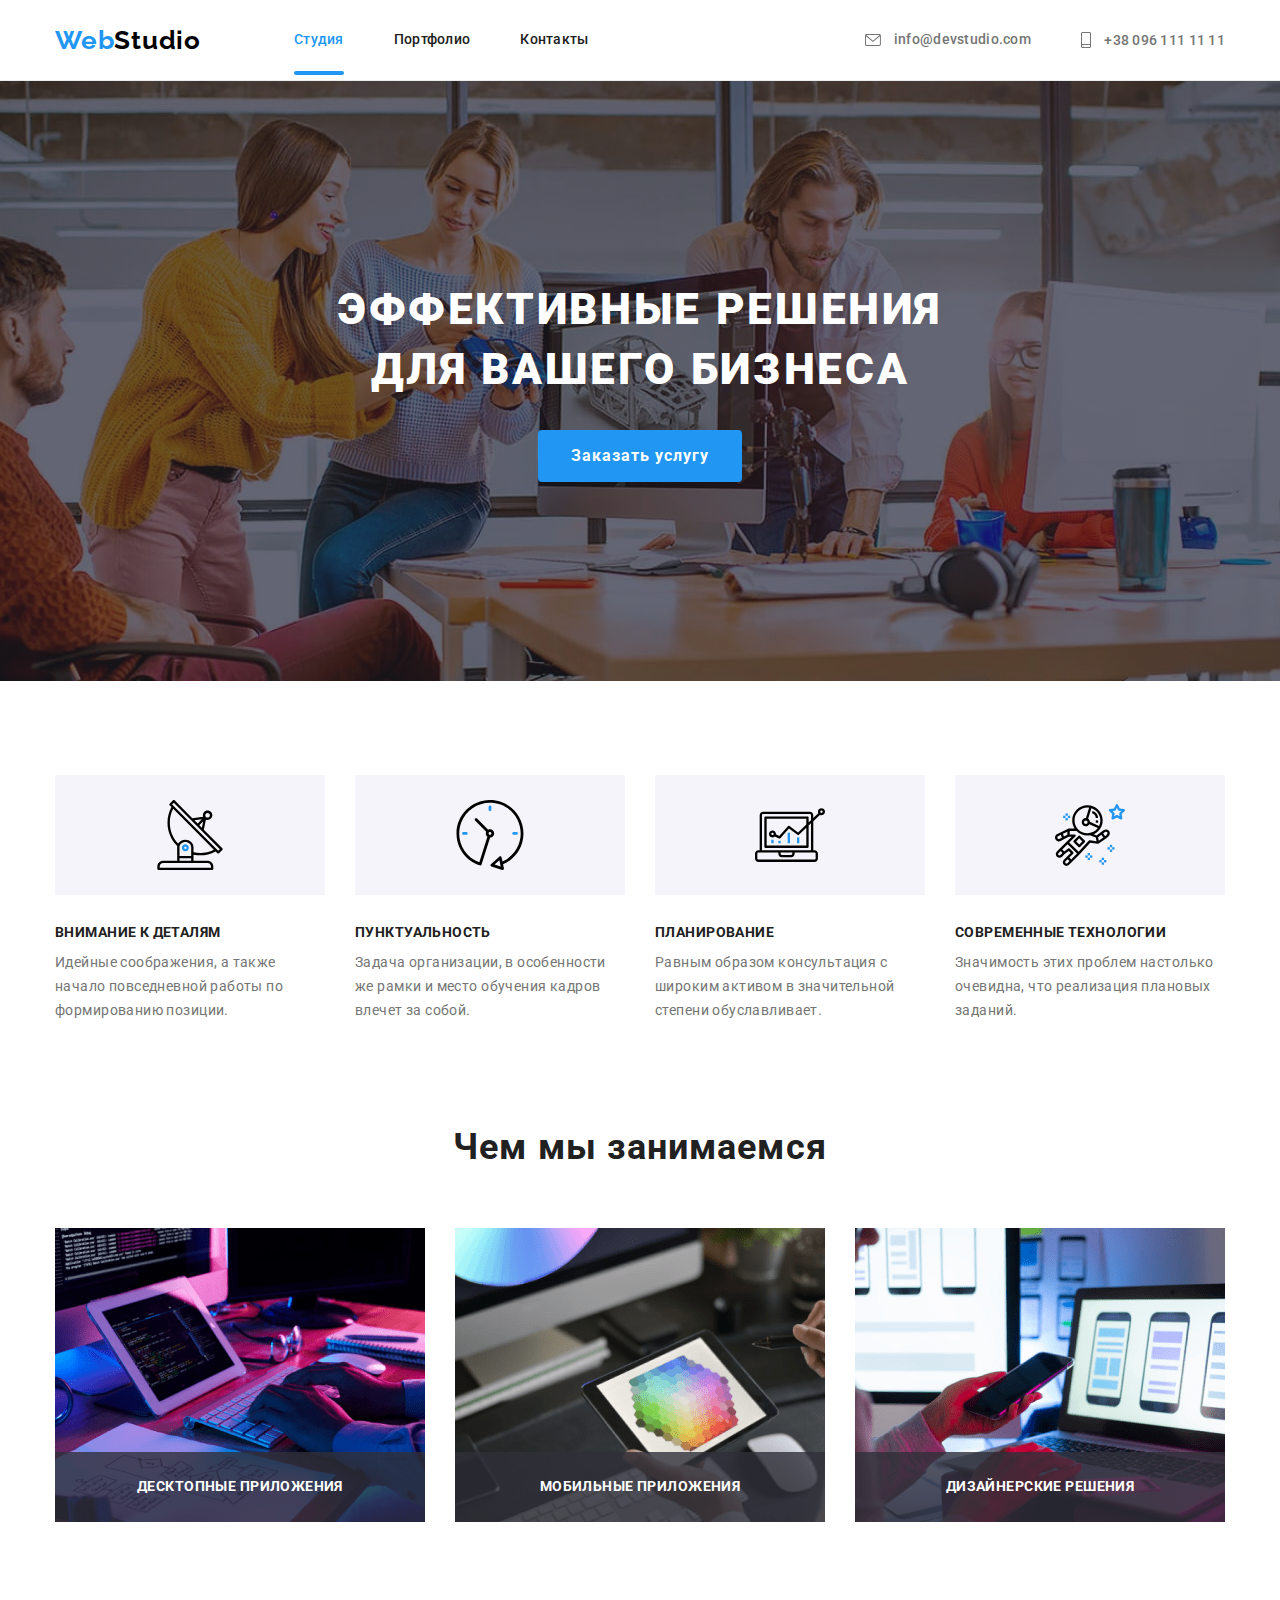
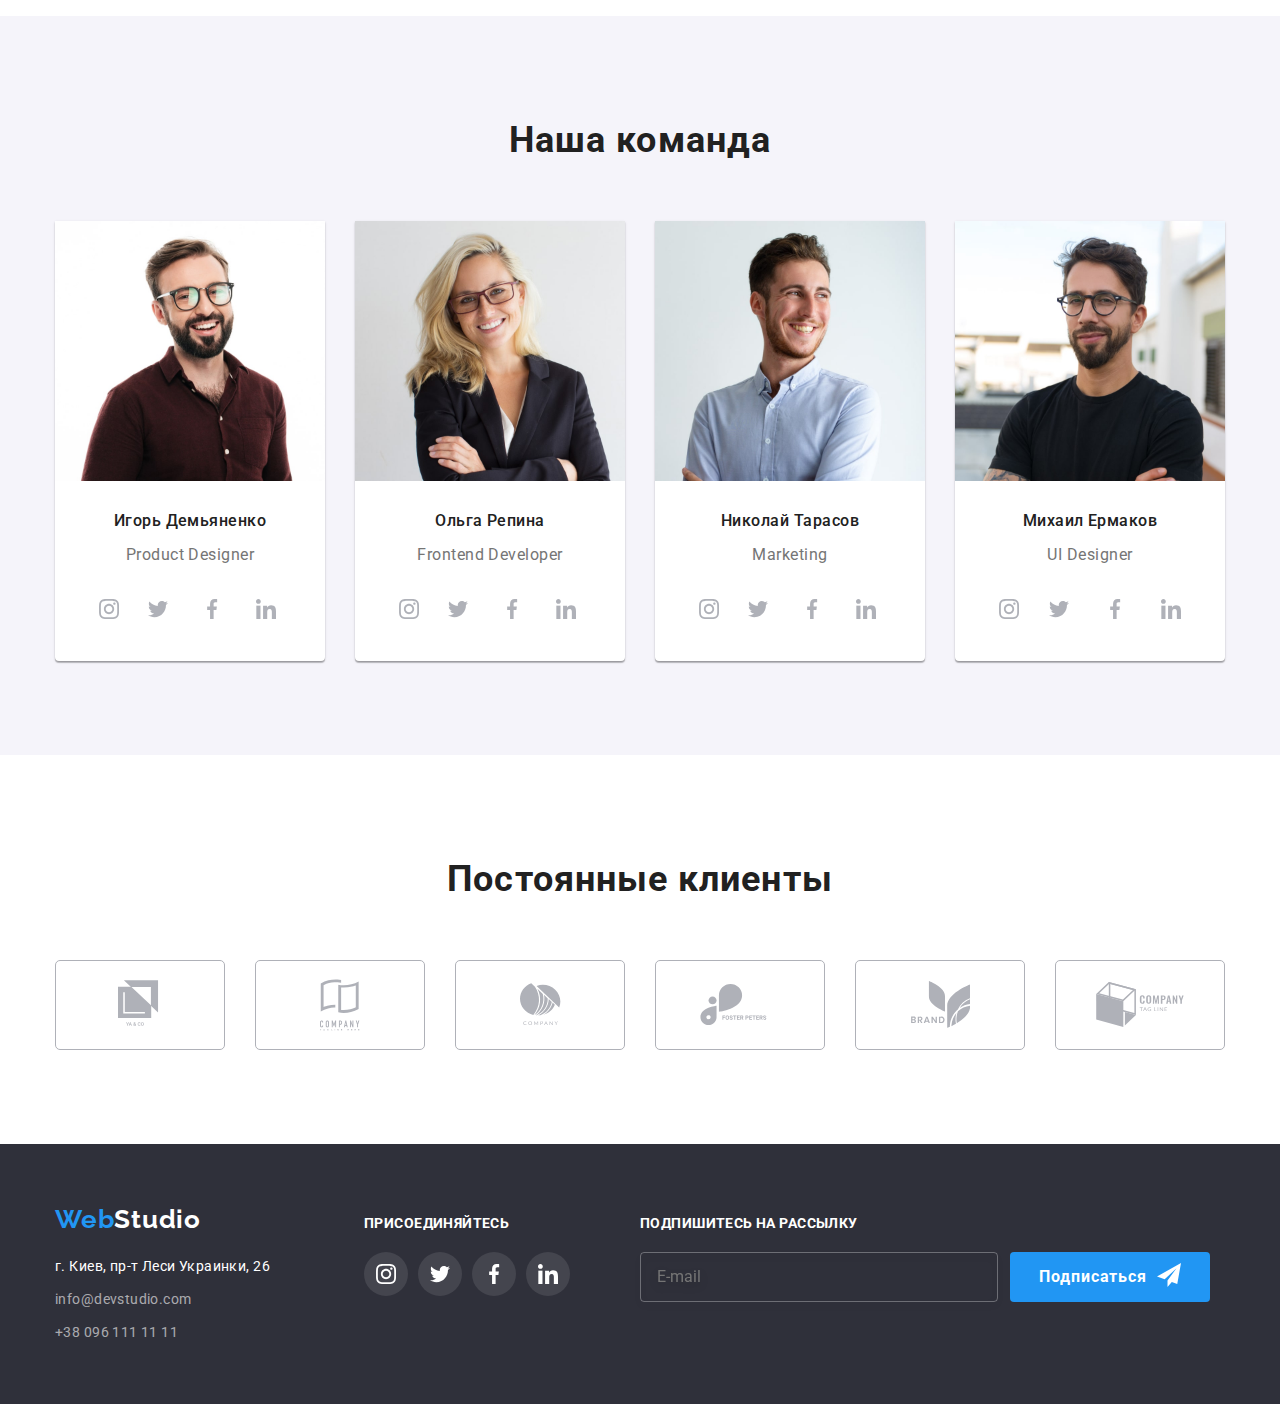
==== index.html @ 140b8f53 "added form" ====
<!DOCTYPE html>
<html lang="ru">
  <head>
    <meta charset="UTF-8" />
    <meta name="viewport" content="width=device-width, initial-scale=1.0" />
    <title>WebStudio</title>
    <link rel="preconnect" href="https://fonts.gstatic.com" />
    <link
      href="https://fonts.googleapis.com/css2?family=Raleway:wght@700&display=swap"
      rel="stylesheet"
    />
    <link
      href="https://fonts.googleapis.com/css2?family=Roboto:wght@400;500;700;900&display=swap"
      rel="stylesheet"
    />
    <link
      rel="stylesheet"
      href="https://cdnjs.cloudflare.com/ajax/libs/modern-normalize/1.0.0/modern-normalize.css"
    />
    <link rel="stylesheet" href="./css/styles.css" />
  </head>
  <body>
    <header class="header">
      <div class="container nav-container">
        <nav class="navigation">
          <a class="logotype" href="#"
            ><span class="logotype-accent">Web</span>Studio</a
          >
          <ul class="navigation-list">
            <li class="navigation-list-item">
              <a class="navigation-list-link current" href="#">Студия</a>
            </li>
            <li class="navigation-list-item">
              <a class="navigation-list-link" href="./portfolio.html"
                >Портфолио</a
              >
            </li>
            <li class="navigation-list-item">
              <a class="navigation-list-link" href="#">Контакты</a>
            </li>
          </ul>
        </nav>
        <ul class="contact">
          <li class="contact-item">
            <a class="contact-mail" href="mailto:info@devstudio.com">
              <svg class="contact-mail-icon">
                <use href="./images/sprite.svg#envelope"></use>
              </svg>
              info@devstudio.com
            </a>
          </li>
          <li class="contact-item">
            <a class="contact-phone" href="tel:+380961111111">
              <svg class="contact-phone-icon">
                <use href="./images/sprite.svg#smartphone"></use>
              </svg>
              +38 096 111 11 11
            </a>
          </li>
        </ul>
      </div>
    </header>
    <main>
      <section class="hero-section">
        <div class="container">
          <h1 class="hero-heading">
            Эффективные решения<br />для вашего бизнеса
          </h1>
          <button type="button" class="button hero-button" data-modal-open>
            Заказать услугу
          </button>
        </div>
      </section>
      <section class="features section-padding">
        <div class="container">
          <!-- <h2></h2> -->
          <ul class="features-list">
            <li class="features-list-item">
              <div class="features-icon-wrapper">
                <svg class="features-icon-item">
                  <use href="./images/sprite.svg#antenna"></use>
                </svg>
              </div>
              <h3 class="features-title">Внимание к деталям</h3>
              <p class="features-description">
                Идейные соображения, а также начало повседневной работы по
                формированию позиции.
              </p>
            </li>
            <li class="features-list-item">
              <div class="features-icon-wrapper">
                <svg class="features-icon-item">
                  <use href="./images/sprite.svg#clock"></use>
                </svg>
              </div>
              <h3 class="features-title">Пунктуальность</h3>
              <p class="features-description">
                Задача организации, в особенности же рамки и место обучения
                кадров влечет за собой.
              </p>
            </li>
            <li class="features-list-item">
              <div class="features-icon-wrapper">
                <svg class="features-icon-item">
                  <use href="./images/sprite.svg#diagram"></use>
                </svg>
              </div>
              <h3 class="features-title">Планирование</h3>
              <p class="features-description">
                Равным образом консультация с широким активом в значительной
                степени обуславливает.
              </p>
            </li>
            <li class="features-list-item">
              <div class="features-icon-wrapper">
                <svg class="features-icon-item">
                  <use href="./images/sprite.svg#astronaut"></use>
                </svg>
              </div>
              <h3 class="features-title">Современные технологии</h3>
              <p class="features-description">
                Значимость этих проблем настолько очевидна, что реализация
                плановых заданий.
              </p>
            </li>
          </ul>
        </div>
      </section>
      <section class="activity section-padding">
        <div class="container">
          <h2 class="activity-heading">Чем мы занимаемся</h2>
          <ul class="activity-list">
            <li class="activity-list-item">
              <div class="activity-img-wrapper">
                <p class="activity-desc-overlay">Десктопные приложения</p>
                <img
                  src="./images/our_activity_1.png"
                  alt="Фото работающего на ноутбуке человека"
                  width="370"
                  height="294"
                  class="activity-img-item"
                />
              </div>
            </li>
            <li class="activity-list-item">
              <div class="activity-img-wrapper">
                <p class="activity-desc-overlay">Мобильные приложения</p>
                <img
                  src="./images/our_activity_2.png"
                  alt="Фото человека за телефоном и ноутбуком"
                  width="370"
                  height="294"
                  class="activity-img-item"
                />
              </div>
            </li>
            <li class="activity-list-item">
              <div class="activity-img-wrapper">
                <p class="activity-desc-overlay">Дизайнерские решения</p>
                <img
                  src="./images/our_activity_3.png"
                  alt="Фото человека с планшетом"
                  width="370"
                  height="294"
                  class="activity-img-item"
                />
              </div>
            </li>
          </ul>
        </div>
      </section>
      <section class="team-members section-padding">
        <div class="container">
          <h2 class="team-members-heading">Наша команда</h2>
          <div class="team-container">
            <div class="team-members-container">
              <img
                src="./images/demyanenko.jpg"
                alt="фото Игоря Демьяненка"
                width="270"
                height="260"
                class="team-members-photo"
              />
              <h3 class="team-members-name">Игорь Демьяненко</h3>
              <p class="team-members-specialty">Product Designer</p>
              <ul class="social-list">
                <li class="social-list-item">
                  <a href="" class="social-list-link link">
                    <svg class="social-list-icon">
                      <use href="./images/sprite.svg#instagram"></use>
                    </svg>
                  </a>
                </li>
                <li class="social-list-item">
                  <a href="" class="social-list-link link">
                    <svg class="social-list-icon">
                      <use href="./images/sprite.svg#twitter"></use>
                    </svg>
                  </a>
                </li>
                <li></li>
                <li class="social-list-item">
                  <a href="" class="social-list-link link">
                    <svg class="social-list-icon">
                      <use href="./images/sprite.svg#facebook"></use>
                    </svg>
                  </a>
                </li>
                <li></li>
                <li class="social-list-item">
                  <a href="" class="social-list-link link">
                    <svg class="social-list-icon">
                      <use href="./images/sprite.svg#linkedin"></use>
                    </svg>
                  </a>
                </li>
                <li></li>
              </ul>
            </div>
            <div class="team-members-container">
              <img
                src="./images/repina.jpg"
                alt="фото Ольги Репиной"
                width="270"
                height="260"
                class="team-members-photo"
              />
              <h3 class="team-members-name">Ольга Репина</h3>
              <p class="team-members-specialty">Frontend Developer</p>
              <ul class="social-list">
                <li class="social-list-item">
                  <a href="" class="social-list-link link">
                    <svg class="social-list-icon">
                      <use href="./images/sprite.svg#instagram"></use>
                    </svg>
                  </a>
                </li>
                <li class="social-list-item">
                  <a href="" class="social-list-link link">
                    <svg class="social-list-icon">
                      <use href="./images/sprite.svg#twitter"></use>
                    </svg>
                  </a>
                </li>
                <li></li>
                <li class="social-list-item">
                  <a href="" class="social-list-link link">
                    <svg class="social-list-icon">
                      <use href="./images/sprite.svg#facebook"></use>
                    </svg>
                  </a>
                </li>
                <li></li>
                <li class="social-list-item">
                  <a href="" class="social-list-link link">
                    <svg class="social-list-icon">
                      <use href="./images/sprite.svg#linkedin"></use>
                    </svg>
                  </a>
                </li>
                <li></li>
              </ul>
            </div>
            <div class="team-members-container">
              <img
                src="./images/tarasov.jpg"
                alt="фото Николая Тарасова"
                width="270"
                height="260"
                class="team-members-photo"
              />
              <h3 class="team-members-name">Николай Тарасов</h3>
              <p class="team-members-specialty">Marketing</p>
              <ul class="social-list">
                <li class="social-list-item">
                  <a href="" class="social-list-link link">
                    <svg class="social-list-icon">
                      <use href="./images/sprite.svg#instagram"></use>
                    </svg>
                  </a>
                </li>
                <li class="social-list-item">
                  <a href="" class="social-list-link link">
                    <svg class="social-list-icon">
                      <use href="./images/sprite.svg#twitter"></use>
                    </svg>
                  </a>
                </li>
                <li></li>
                <li class="social-list-item">
                  <a href="" class="social-list-link link">
                    <svg class="social-list-icon">
                      <use href="./images/sprite.svg#facebook"></use>
                    </svg>
                  </a>
                </li>
                <li></li>
                <li class="social-list-item">
                  <a href="" class="social-list-link link">
                    <svg class="social-list-icon">
                      <use href="./images/sprite.svg#linkedin"></use>
                    </svg>
                  </a>
                </li>
                <li></li>
              </ul>
            </div>
            <div class="team-members-container">
              <img
                src="./images/ermakov.jpg"
                alt="фото Михаила Ермакова"
                width="270"
                height="260"
                class="team-members-photo"
              />
              <h3 class="team-members-name">Михаил Ермаков</h3>
              <p class="team-members-specialty">UI Designer</p>
              <ul class="social-list">
                <li class="social-list-item">
                  <a href="" class="social-list-link link">
                    <svg class="social-list-icon">
                      <use href="./images/sprite.svg#instagram"></use>
                    </svg>
                  </a>
                </li>
                <li class="social-list-item">
                  <a href="" class="social-list-link link">
                    <svg class="social-list-icon">
                      <use href="./images/sprite.svg#twitter"></use>
                    </svg>
                  </a>
                </li>
                <li></li>
                <li class="social-list-item">
                  <a href="" class="social-list-link link">
                    <svg class="social-list-icon">
                      <use href="./images/sprite.svg#facebook"></use>
                    </svg>
                  </a>
                </li>
                <li></li>
                <li class="social-list-item">
                  <a href="" class="social-list-link link">
                    <svg class="social-list-icon">
                      <use href="./images/sprite.svg#linkedin"></use>
                    </svg>
                  </a>
                </li>
              </ul>
            </div>
          </div>
        </div>
      </section>
      <section class="activity section-padding">
        <div class="container">
          <h2 class="activity-heading">Постоянные клиенты</h2>
          <ul class="clients-container">
            <li class="clients-item">
              <a href="" class="clients-item-wrapper">
                <svg class="clients-item-icon" width="44.27" height="49.23">
                  <use href="./images/sprite.svg#logo-1"></use>
                </svg>
              </a>
            </li>
            <li class="clients-item">
              <a href="" class="clients-item-wrapper">
                <svg class="clients-item-icon" width="40" height="52">
                  <use href="./images/sprite.svg#logo-2"></use>
                </svg>
              </a>
            </li>
            <li class="clients-item">
              <a href="" class="clients-item-wrapper">
                <svg class="clients-item-icon" width="41" height="42.6">
                  <use href="./images/sprite.svg#logo-3"></use>
                </svg>
              </a>
            </li>
            <li class="clients-item">
              <a href="" class="clients-item-wrapper">
                <svg class="clients-item-icon" width="79.66" height="42.02">
                  <use href="./images/sprite.svg#logo-4"></use>
                </svg>
              </a>
            </li>
            <li class="clients-item">
              <a href="" class="clients-item-wrapper">
                <svg class="clients-item-icon" width="59" height="47">
                  <use href="./images/sprite.svg#logo-5"></use>
                </svg>
              </a>
            </li>
            <li class="clients-item">
              <a href="" class="clients-item-wrapper">
                <svg class="clients-item-icon" width="88.48" height="45.44">
                  <use href="./images/sprite.svg#logo-6"></use>
                </svg>
              </a>
            </li>
          </ul>
        </div>
      </section>
    </main>
    <footer class="footer">
      <div class="container">
        <div class="footer-contact">
          <a class="footer logotype" href="#"
            ><span class="logotype-accent">Web</span>Studio</a
          >
          <address class="contact-info address">
            <ul class="contact-info-list">
              <li class="contact-info-list-item">
                <a
                  href="https://goo.gl/maps/7pMzibJ9MZZqsJZBA"
                  target="_blank"
                  class="contact-location"
                  >г. Киев, пр-т Леси Украинки, 26</a
                >
              </li>
              <li class="contact-info-list-item">
                <a class="contact-mail" href="mailto:info@devstudio.com"
                  >info@devstudio.com</a
                >
              </li>
              <li class="contact-info-list-item">
                <a class="contact-phone" href="tel:+380961111111"
                  >+38 096 111 11 11</a
                >
              </li>
            </ul>
          </address>
        </div>
        <div class="footer-social">
          <h3 class="footer-heading">Присоединяйтесь</h3>
          <ul class="footer-social-list">
            <li class="social-list-item">
              <a href="" class="social-list-link link">
                <svg class="social-list-icon">
                  <use href="./images/sprite.svg#instagram"></use>
                </svg>
              </a>
            </li>
            <li class="social-list-item">
              <a href="" class="social-list-link link">
                <svg class="social-list-icon">
                  <use href="./images/sprite.svg#twitter"></use>
                </svg>
              </a>
            </li>
            <li class="social-list-item">
              <a href="" class="social-list-link link">
                <svg class="social-list-icon">
                  <use href="./images/sprite.svg#facebook"></use>
                </svg>
              </a>
            </li>
            <li class="social-list-item">
              <a href="" class="social-list-link link">
                <svg class="social-list-icon">
                  <use href="./images/sprite.svg#linkedin"></use>
                </svg>
              </a>
            </li>
          </ul>
        </div>
        <div class="footer-subscribe">
          <h3 class="footer-heading">Подпишитесь на рассылку</h3>
          <ul class="footer-subscribe-list">
            <li class="subscribe-list-item">
              <input
                type="email"
                name="email"
                placeholder="E-mail"
                class="subscribe-email"
              />
            </li>
            <li class="subscribe-list-item">
              <button class="button subscribe-button">Подписаться</button>
            </li>
          </ul>
        </div>
      </div>
    </footer>
    <div class="backdrop is-hidden" data-modal>
      <div class="modal">
        <button class="modal-close-btn" data-modal-close>
          <svg class="close-icon">
            <use href="./images/sprite.svg#icon-close"></use>
          </svg>
        </button>
        <form action="" class="modal-form">
          <h2 class="modal-heading">Оставьте свои данные, мы вам перезвоним</h2>
          <div class="form-field">
            <label for="name">Имя</label>
            <div class="field-wrapper">
              <input type="text" name="name" id="name" />
              <svg class="form-icon name">
                <use href="./images/sprite.svg#icon-form-name"></use>
              </svg>
            </div>
          </div>

          <div class="form-field">
            <label for="tel">Телефон</label>
            <div class="field-wrapper">
              <input type="tel" name="tel" id="tel" />
              <svg class="form-icon tel">
                <use href="./images/sprite.svg#icon-form-tel"></use>
              </svg>
            </div>
          </div>

          <div class="form-field">
            <label for="email">Почта</label>
            <div class="field-wrapper">
              <input type="email" name="email" id="email" />
              <svg class="form-icon email">
                <use href="./images/sprite.svg#icon-form-email"></use>
              </svg>
            </div>
          </div>

          <div class="form-field">
            <label for="comment">Комментарий</label>
            <textarea
              name="comment"
              id="comment"
              placeholder="Введите текст"
            ></textarea>
          </div>

          <div class="form-field">
            <label for="policy" class="policy">
              <input
                type="checkbox"
                class="checkbox"
                name="policy"
                id="policy"
                required
              />

              <span class="checkbox-icon"> </span>
              Соглашаюсь с рассылкой и принимаю
              <a href="#" class="policy-link"> Условия договора</a></label
            >
          </div>

          <div class="form-field">
            <button type="submit" class="modal-submit-button button">
              Отправить
            </button>
          </div>
        </form>
      </div>
    </div>
    <script src="./js/modal.js"></script>
  </body>
</html>
---- css/styles.css ----
:root {
  --heading: #212121;
  --main-text: #757575;
  --accent-color: #2196f3;
  --logotype: #000000;
  --main-bg: #2f303a;
  --secondary-bg: #f5f4fa;
  --secondary-accent: #ffffff;
  --hero-button-hover: #188ce8;
  --icon: #afb1b8;
  --main-weight: 400;
  --heading-weight: 700;
  --animation: 250ms cubic-bezier(0.4, 0, 0.2, 1);
}

body {
  font-family: "Roboto", sans-serif;
}

h1,
h2,
h3,
h4,
h5,
h6,
p {
  margin: 0;
}

ul {
  list-style: none;
  margin: 0;
  padding: 0;
}

a {
  text-decoration: none;
}

img {
  display: block;
  width: 100%;
}

/* HEADER */

header {
  border-bottom: 1px solid #ececec;
}

.container {
  margin-left: auto;
  margin-right: auto;
  width: 1200px;
  padding-left: 15px;
  padding-right: 15px;
}

.section-padding:not(:nth-child(3)) {
  padding-top: 94px;
  padding-bottom: 94px;
}

.section-padding:nth-child(3) {
  padding-bottom: 94px;
}

.nav-container {
  display: flex;
  align-items: center;
  justify-content: space-between;
}

.navigation {
  display: flex;
  align-items: center;
}

.logotype {
  font-family: "Raleway", sans-serif;
  font-weight: var(--heading-weight);
  font-size: 26px;
  line-height: 1.19;
  letter-spacing: 0.03em;
  margin-right: 93px;
  color: var(--logotype);
}

.logotype-accent,
.navigation-list-link:hover,
.navigation-list-link:focus,
.contact a:hover,
.contact a:focus,
.navigation-list-link.current {
  color: var(--accent-color);
  transition: color var(--animation);
}

.current::after {
  content: "";
  position: absolute;
  left: 0;
  bottom: 0;
  width: 100%;
  height: 4px;
  display: block;
  background-color: var(--accent-color);
  border-radius: 2px;
  transition: var(--animation);
}

.navigation-list,
.contact {
  font-weight: 500;
  font-size: 14px;
  line-height: 1.14;
  letter-spacing: 0.02em;

  display: flex;
  align-items: center;
}

.navigation-list-item {
  padding-top: 32px;
  padding-bottom: 32px;
}

.navigation-list-item:not(:last-child) {
  margin-right: 50px;
}

.navigation-list-link {
  color: var(--heading);
  position: relative;
  padding-bottom: 28px;
}

.contact {
  margin-left: auto;
}

.contact-item:not(:last-child) {
  margin-right: 50px;
}
.contact a {
  color: var(--main-text);
}

.contact-phone-icon {
  width: 10px;
  height: 16px;
  vertical-align: text-top;
  fill: var(--main-text);
  margin-right: 10px;
}

.contact-mail-icon {
  width: 16px;
  height: 12px;
  vertical-align: middle;
  fill: var(--main-text);
  margin-right: 10px;
}

.contact-phone:hover .contact-phone-icon,
.contact-phone:focus .contact-phone-icon,
.contact-mail:hover .contact-mail-icon,
.contact-mail:focus .contact-mail-icon {
  fill: var(--accent-color);
}

/* END HEADER */

/* HERO SECTION */

.hero-section {
  max-width: 1600px;
  height: 600px;
  margin: 0 auto;
  display: flex;
  align-items: center;
  text-align: center;
  /* background-color: var(--hero-color); */
  background-image: linear-gradient(
      to right,
      rgba(47, 48, 58, 0.4),
      rgba(47, 48, 58, 0.4)
    ),
    url(../images/hero.jpg);
  background-repeat: no-repeat;
  background-size: cover;
  background-position: center;
}

.hero-heading {
  font-weight: 900;
  font-size: 44px;
  line-height: 1.36;
  text-align: center;
  letter-spacing: 0.06em;
  text-transform: uppercase;
  margin-bottom: 30px;

  color: var(--secondary-accent);
}

button:hover,
button:focus {
  cursor: pointer;
}

.button {
  font-family: inherit;
  font-weight: var(--heading-weight);
  font-size: 16px;
  line-height: 1.88;
  text-align: center;
  letter-spacing: 0.06em;
  border-radius: 4px;
  border: 1px solid transparent;
  color: var(--secondary-accent);
  background-color: var(--accent-color);
  transition: background-color var(--animation);
}

.hero-button {
  align-items: center;
  display: inline-block;
  padding: 10px 32px;
  min-width: 136px;
}

.button:hover,
.button:focus {
  background-color: var(--hero-button-hover);
}

/* END HERO SECTION */

/* FEATURES SECTION */

.features-list {
  display: flex;
}

.features-list-item:not(:last-child),
.activity-list-item:not(:last-child) {
  margin-right: 30px;
}

.features-title {
  font-weight: var(--heading-weight);
  font-size: 14px;
  line-height: 1.14;
  letter-spacing: 0.03em;
  text-transform: uppercase;
  margin-bottom: 10px;

  color: var(--heading);
}

.features-description {
  font-weight: var(--main-weight);
  font-size: 14px;
  line-height: 1.71;
  letter-spacing: 0.03em;

  color: var(--main-text);
}

.features-icon-wrapper {
  width: 270px;
  height: 120px;
  display: flex;
  justify-content: center;
  align-items: center;
  background-color: var(--secondary-bg);
  margin-bottom: 30px;
}

.features-icon-item {
  width: 70px;
  height: 70px;
}

/* END FEATURES SECTION */

.activity-list {
  display: flex;
}

.team-container {
  display: flex;
}

.activity-heading,
.team-members-heading {
  font-weight: var(--heading-weight);
  font-size: 36px;
  line-height: 1.7;
  text-align: center;
  letter-spacing: 0.03em;
  margin-bottom: 50px;

  color: var(--heading);
}

.activity-img-wrapper {
  position: relative;
}

.activity-desc-overlay {
  position: absolute;
  bottom: 0;
  right: 0;
  width: 100%;
  height: 70px;
  padding-top: 27px;
  padding-bottom: 27px;
  font-weight: 700;
  font-size: 14px;
  line-height: 1.14;
  letter-spacing: 0.03em;
  background-color: rgba(47, 48, 58, 0.8);
  color: var(--secondary-accent);
  text-align: center;
  text-transform: uppercase;
}

.team-members {
  background-color: var(--secondary-bg);
}


.team-members-container {
  background-color: var(--secondary-accent);
  box-shadow: 0px 1px 3px rgba(0, 0, 0, 0.12), 0px 1px 1px rgba(0, 0, 0, 0.14),
    0px 2px 1px rgba(0, 0, 0, 0.2);
  border-radius: 0px 0px 4px 4px;
  transition: box-shadow var(--animation);
}

.team-members-container:not(:last-child) {
  margin-right: 30px;
}

.team-members-container:hover,
.team-members-container:focus-within {
  box-shadow: 0px 1px 1px rgba(0, 0, 0, 0.12), 0px 4px 4px rgba(0, 0, 0, 0.06),
    1px 4px 6px rgba(0, 0, 0, 0.16);
}

.team-members-name {
  font-weight: 500;
  font-size: 16px;
  line-height: 1.19;
  text-align: center;
  letter-spacing: 0.03em;
  margin-top: 30px;

  color: var(--heading);
}

.team-members-specialty {
  font-weight: var(--main-weight);
  font-size: 16px;
  line-height: 1.9;
  text-align: center;
  letter-spacing: 0.03em;
  margin-top: 10px;
  margin-bottom: 16px;

  color: var(--main-text);
}

.social-list {
  display: flex;
  justify-content: space-between;
  margin: 0 32px 30px;
}

.social-list-link {
  display: flex;
  justify-content: center;
  align-items: center;
  width: 44px;
  height: 44px;
  background-color: var(--secondary-accent);
  border-radius: 50%;
  transition: all var(--animation);
}

.social-list-link:hover,
.social-list-link:focus {
  background-color: var(--accent-color);
}

.social-list-icon {
  width: 20px;
  height: 20px;
  fill: var(--icon);
  transition: var(--animation);
}

.social-list-link:hover .social-list-icon,
.social-list-link:focus .social-list-icon {
  fill: var(--secondary-accent);
}

.clients-container {
  display: flex;
  justify-content: space-between;
}

.clients-item-wrapper {
  width: 170px;
  height: 90px;
  display: flex;
  justify-content: center;
  align-items: center;
  border: 1px solid var(--icon);
  border-radius: 5px;
  transition: var(--animation);
}

.clients-item-wrapper:hover,
.clients-item-wrapper:focus {
  border: 1px solid var(--accent-color);
  cursor: pointer;
}

.clients-item-wrapper:hover .clients-item-icon,
.clients-item-wrapper:focus .clients-item-icon {
  fill: var(--accent-color);
}

.clients-item-icon {
  fill: var(--icon);
  transition: fill var(--animation);
}

/* FOOTER */

.footer {
  background-color: var(--main-bg);
  padding-top: 60px;
  padding-bottom: 60px;
}

.address {
  font-style: normal;
}

.footer .container {
  display: flex;
  align-items: baseline;
}

.footer-social,
.footer-subscribe {
  margin-left: 70px;
}

.footer-heading {
  text-transform: uppercase;
  color: var(--secondary-accent);
  font-size: 14px;
  font-weight: var(--heading-weight);
  line-height: 1.14;
  letter-spacing: 0.03em;
}

.footer.logotype,
.contact-location {
  color: var(--secondary-accent);
}

.contact-info-list-item:first-child {
  margin-top: 20px;
}

.contact-info-list-item:not(:last-child) {
  margin-bottom: 9px;
}

.contact-info-list-item {
  font-weight: var(--main-weight);
  font-size: 14px;
  line-height: 1.71;
  letter-spacing: 0.03em;
}

.footer .contact-mail,
.footer .contact-phone {
  color: rgba(255, 255, 255, 0.6);
}

.footer-social-list,
.footer-subscribe-list {
  display: flex;
  margin-top: 20px;
}

.footer-social-list .social-list-item:not(:last-child) {
  margin-right: 10px;
}

.footer-social-list .social-list-link {
  background-color: rgb(255, 255, 255, 10%);
}

.footer-social-list .social-list-icon {
  fill: var(--secondary-accent);
}

.footer-social-list .social-list-link:hover,
.footer-social-list .social-list-link:focus {
  background-color: var(--accent-color);
}

.subscribe-list-item:not(:last-child) {
  margin-right: 12px;
}

.subscribe-email {
  width: 358px;
  height: 50px;
  padding: 15px 16px;
  background-color: transparent;
  color: var(--secondary-accent);
  border: 1px solid rgba(255, 255, 255, 0.3);
  filter: drop-shadow(0px 4px 4px rgba(0, 0, 0, 0.15));
  border-radius: 4px;
}

.subscribe-button {
  width: 200px;
  height: 50px;
  display: flex;
  justify-content: center;
  align-items: center;
}

.subscribe-button::after {
  content: url(../images/icon-send.svg);
  margin-left: 10px;
  padding-top: 6px;
}

/* END FOOTER */


/* MODAL */
.backdrop {
  position: fixed;
  top: 0;
  left: 0;
  width: 100%;
  height: 100%;
  background-color: rgb(0, 0, 0, 0.2);
  transition: all var(--animation);
}

.modal {
  position: absolute;
  left: 50%;
  top: 50%;
  transform: translate(-50%, -50%);
  width: 528px;
  height: 581px;

  background-color: var(--secondary-accent);
  box-shadow: 0px 1px 3px rgba(0, 0, 0, 0.12), 0px 1px 1px rgba(0, 0, 0, 0.14), 0px 2px 1px rgba(0, 0, 0, 0.2);
  border-radius: 4px;
}

.modal-close-btn {
  position: absolute;
  top: 8px;
  right: 8px;
  width: 30px;
  height: 30px;
  display: flex;
  justify-content: center;
  align-items: center;
  background: transparent;
  border: 1px solid rgba(0, 0, 0, 0.1);
  border-radius: 50%;
  cursor: pointer;
}

.is-hidden {
  opacity: 0;
  visibility: hidden;
  pointer-events: none;
}

.close-icon {
  width: 18px;
  height: 18px;
  vertical-align: middle;
  fill: var(--logotype);
  transition: fill var(--animation);
}

.modal-close-btn:hover .close-icon,
.modal-close-btn:focus .close-icon {
  fill: var(--accent-color);
}

.modal-form {
  padding: 40px;
}

.modal-heading {
  font-weight: 700;
  font-size: 20px;
  line-height: 1.15;
  text-align: center;
  letter-spacing: 0.03em;
  color: var(--heading);
}

.form-field {
  display: flex;
  flex-direction: column;
  margin-top: 10px;
  font-size: 12px;
  line-height: 1.17;
  letter-spacing: 0.01em;
}

.form-field label {
  margin-bottom: 4px;
  color:  var(--main-text);
}

.form-field input:not(.checkbox) {
  font-size: 14px;
  padding: 11px 12px 11px 42px;
  border: 1px solid rgba(33, 33, 33, 0.2);
  border-radius: 4px;
  width: 100%;
  cursor: pointer;
  transition: var(--animation);
}

.form-field textarea {
  width: 448px;
  height: 120px;
  padding: 11px 12px 11px;
  border: 1px solid rgba(33, 33, 33, 0.2);
  border-radius: 4px;
  resize: none;
  cursor: pointer;
  transition: var(--animation);
}

.form-field textarea::placeholder {
  font-size: 12px;
  line-height: 1.17;
  letter-spacing: 0.01em;

  color: rgba(117, 117, 117, 0.5)
}

.checkbox {
  /* -webkit-appearance: none;
  -moz-appearance: none;
  appearance: none; */

  position: absolute;
  width: 1px;
  height: 1px;
  margin: -1px;
  border: 0;
  padding: 0;
  clip: rect(0 0 0 0);
  overflow: hidden;
  transition: var(--animation);
}

.checkbox-icon {
  display: inline-block;
  width: 16px;
  height: 15px;
  margin-right: 7px;
  border: 2px solid var(--heading);
  border-radius: 2px;
  transition: var(--animation);
}

/* .checkbox:focus + .checkbox-icon {
  border-color: var(--accent-color);
} */

.checkbox:checked + .checkbox-icon {
  background-color: var(--accent-color);
  border-color: var(--accent-color);
  background-image: url(../images/check.svg);
  background-size: contain;
  background-origin: border-box;
}

.field-wrapper {
  position: relative;
}

.form-icon {
  width: 18px;
  height: 18px;
  position: absolute;
  top: 50%;
  transform: translateY(-50%);
  left: 12px;
  transition: fill var(--animation);
}

.form-field:focus-within .form-icon {
  fill: var(--accent-color);
}

.form-field input:focus,
textarea:focus {
  border-color: var(--accent-color);
  outline: none;
}

label.policy {
  display: flex;
  align-items: center;
  font-size: 14px;
  line-height: 1.71;
  letter-spacing: 0.03em;
  cursor: pointer;
}

.policy-link {
  margin-left: 4px;
  text-decoration: underline;

  color: var(--accent-color);
}

.modal-submit-button {
  width: 200px;
  height: 50px;
  margin-top: 20px;
  align-self: center;

  box-shadow: 0px 4px 4px rgba(0, 0, 0, 0.15);
}

/* END MODAL */

/* PORTFOLIO  */

.portfolio-button-list {
  display: flex;
  width: 624px;
  margin-left: auto;
  margin-right: auto;
  margin-bottom: 34px;
}

.button-list-item:not(:last-child) {
  margin-right: 8px;
}

.portfolio-button {
  font-family: inherit;
  font-weight: 500;
  font-size: 16px;
  line-height: 1.62;
  text-align: center;
  letter-spacing: 0.03em;

  display: inline-block;
  border: 1px solid transparent;
  border-radius: 6px;
  padding: 6px 22px;

  color: var(--heading);
  background-color: var(--secondary-bg);
  cursor: pointer;
  transition: var(--animation);
}

.portfolio-button:hover,
.portfolio-button:focus {
  background-color: var(--accent-color);
  color: var(--secondary-accent);
}

.project-list {
  display: flex;
  flex-wrap: wrap;
  justify-content: space-between;
  margin: -15px;
}

.project-list-item {
  width: 370px;
  margin: 15px;

  border: 1px solid #eeeeee;
  transition: var(--animation);
}

a.project-list-link {
  display: inline-block;
}

.project-list-item:hover,
.project-list-item:focus-within {
  box-shadow: 0px 1px 1px rgba(0, 0, 0, 0.12), 0px 4px 4px rgba(0, 0, 0, 0.06),
    1px 4px 6px rgba(0, 0, 0, 0.16);
}

.project-text {
  padding-left: 24px;
  padding-right: 24px;
  padding-top: 20px;
  padding-bottom: 20px;
}

.project-title {
  font-weight: var(--heading-weight);
  font-size: 18px;
  line-height: 2;
  letter-spacing: 0.06em;

  padding-top: 20px;
  color: var(--heading);
}

.project-description {
  font-weight: var(--main-weight);
  font-size: 16px;
  line-height: 1.88;
  letter-spacing: 0.03em;

  color: var(--main-text);
}

.project-list-img-wrapper {
  position: relative;
  overflow: hidden;
}

.overlay {
  position: absolute;
  top: 0;
  left: 0;
  width: 100%;
  height: 100%;
  padding: 63px 24px;
  transform: translateY(100%);

  font-size: 18px;
  line-height: 1.56;
  letter-spacing: 0.03em;

  background-color: var(--accent-color);
  opacity: 0.9;
  color: var(--secondary-accent);
  transition: transform var(--animation);
}


.project-list-link:hover .overlay,
.project-list-link:focus .overlay {
  transform: translateY(0);
}

/* END PORTFOLIO  */
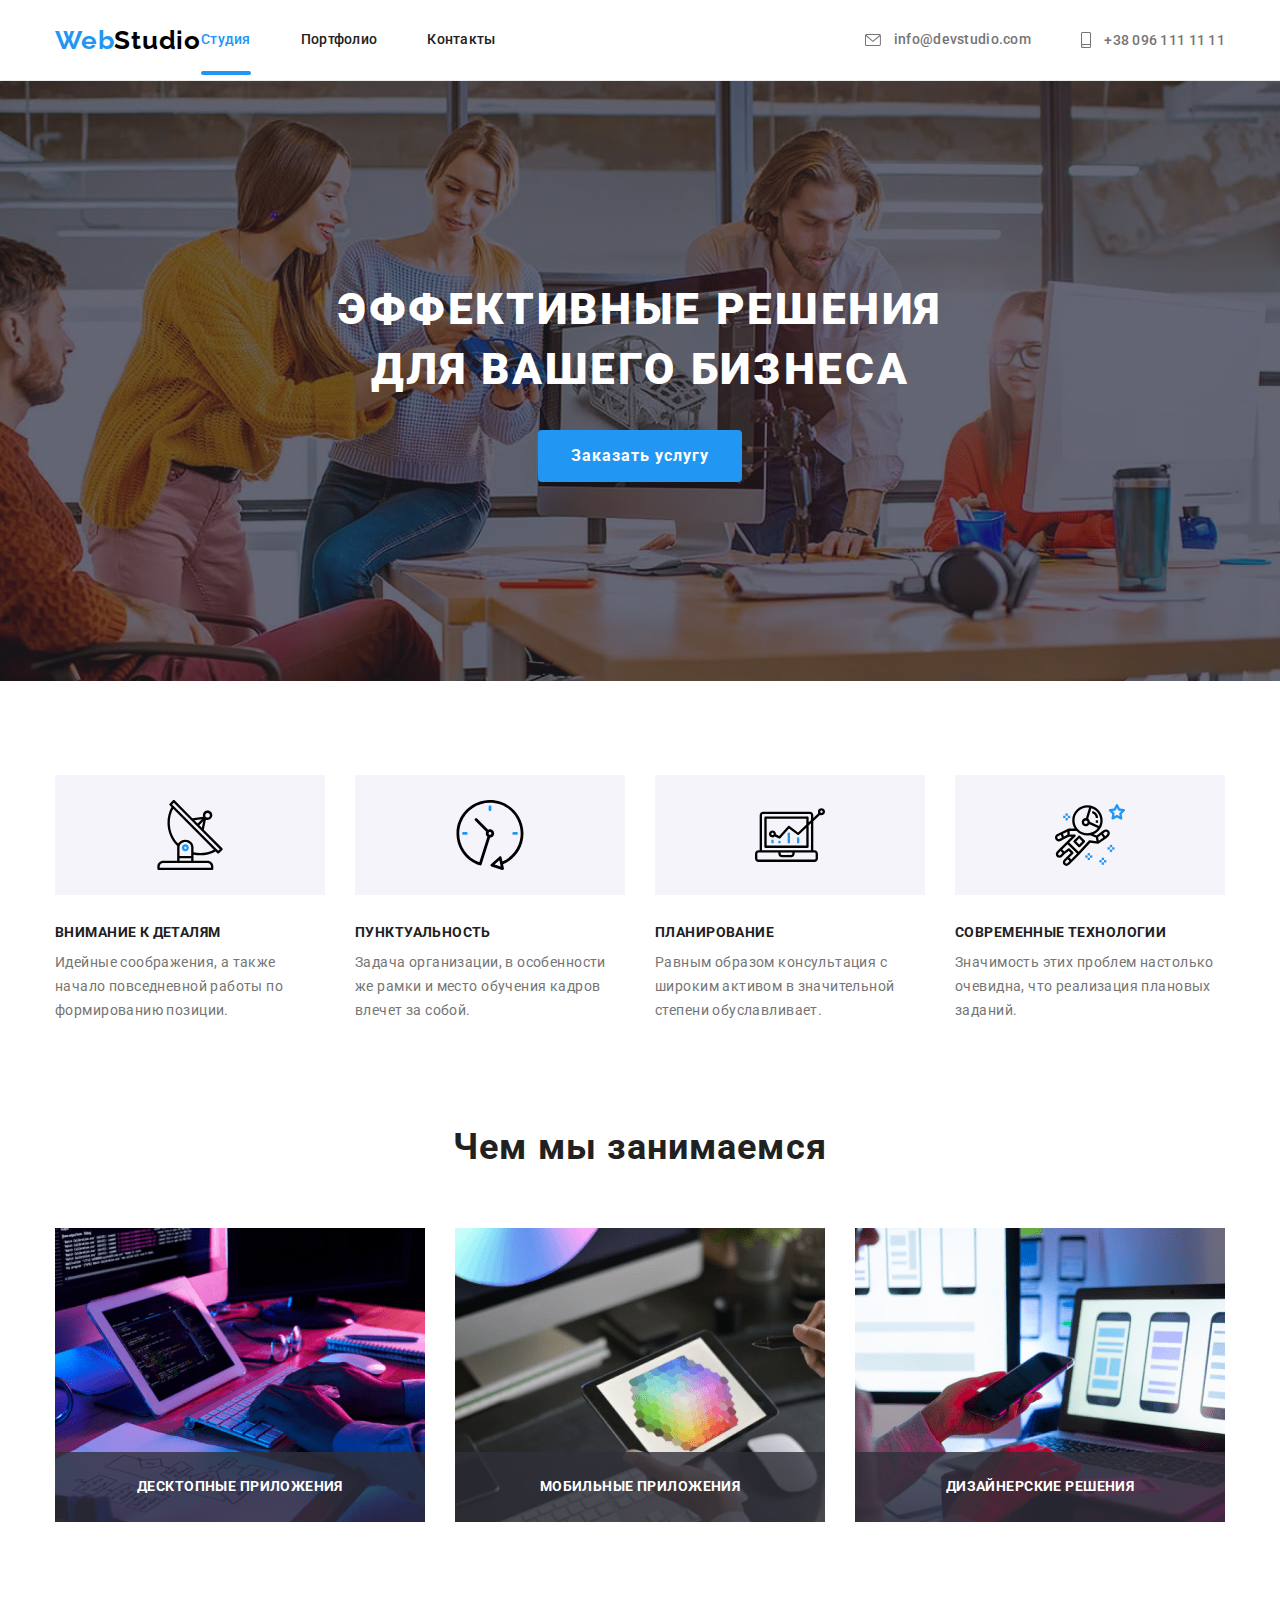
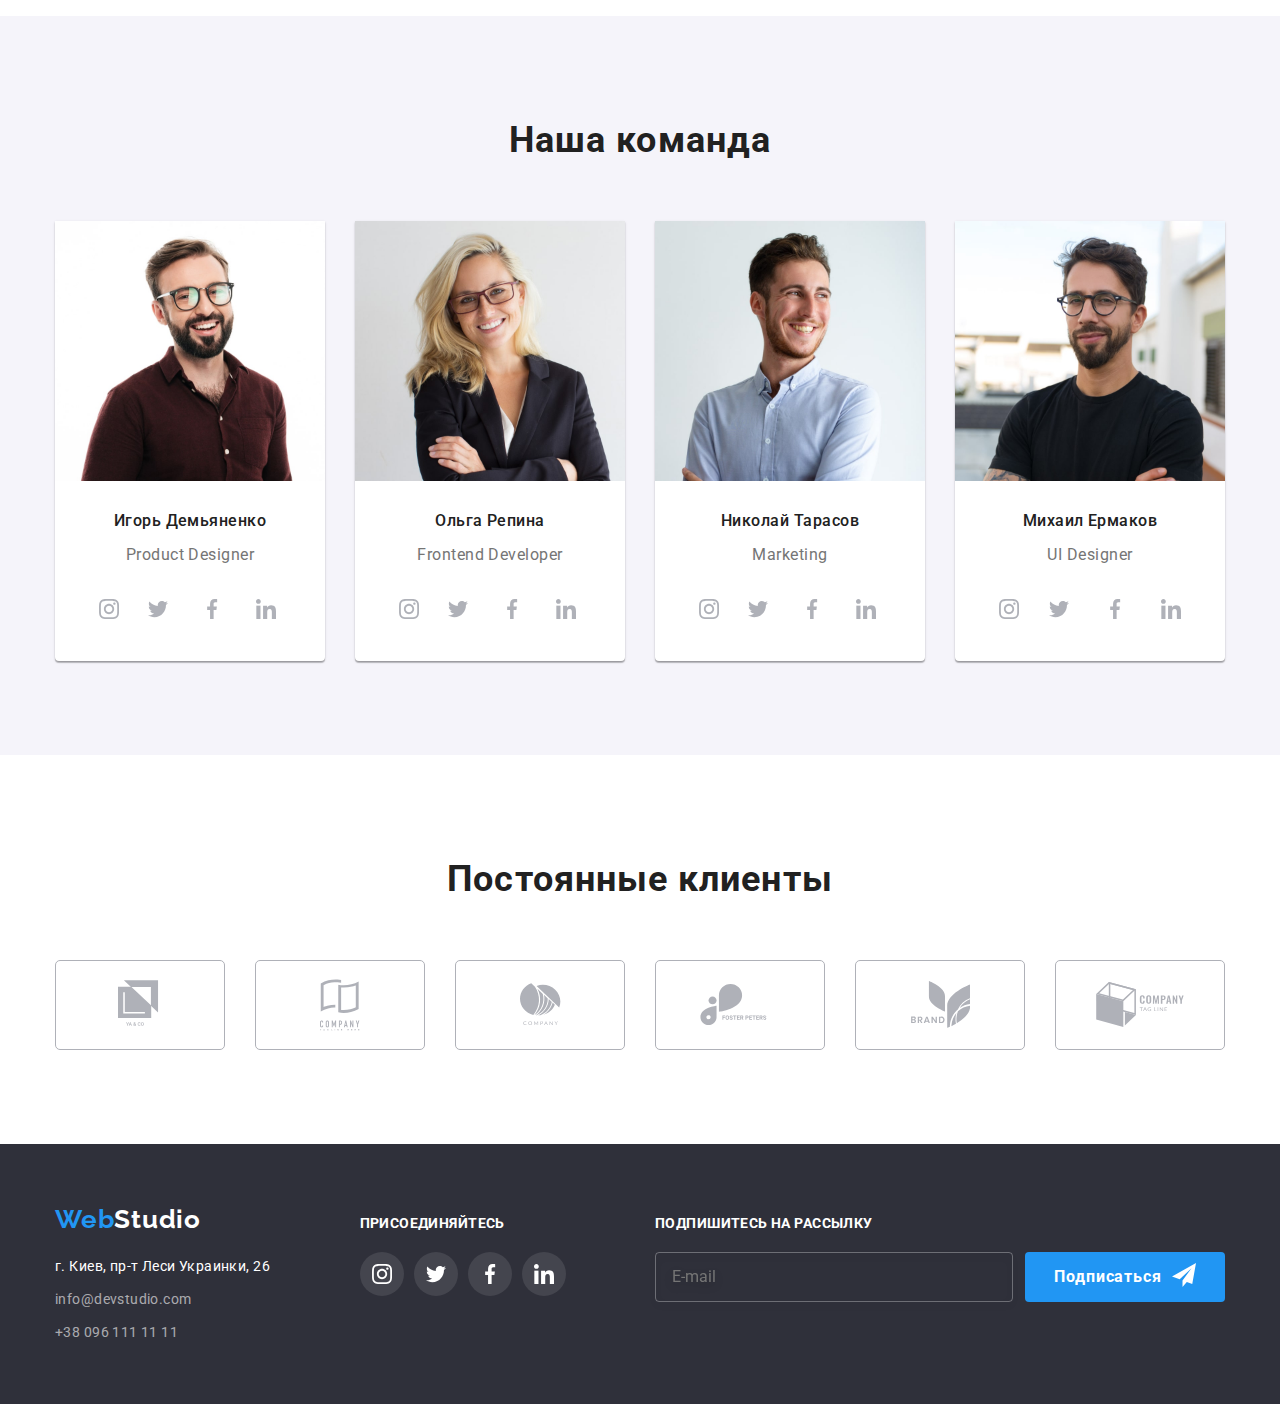
==== commit 942acfa7: "fixed footer indents: added space-between" ====
--- a/index.html
+++ b/index.html
@@ -463,7 +463,7 @@
             </li>
           </ul>
         </div>
-        <div class="footer-subscribe">
+        <form class="footer-subscribe">
           <h3 class="footer-heading">Подпишитесь на рассылку</h3>
           <ul class="footer-subscribe-list">
             <li class="subscribe-list-item">
@@ -475,10 +475,10 @@
               />
             </li>
             <li class="subscribe-list-item">
-              <button class="button subscribe-button">Подписаться</button>
+              <button type="submit" class="button subscribe-button">Подписаться</button>
             </li>
           </ul>
-        </div>
+        </form>
       </div>
     </footer>
     <div class="backdrop is-hidden" data-modal>
--- a/css/styles.css
+++ b/css/styles.css
@@ -82,7 +82,6 @@
   font-size: 26px;
   line-height: 1.19;
   letter-spacing: 0.03em;
-  margin-right: 93px;
   color: var(--logotype);
 }
 
@@ -454,11 +453,7 @@
 .footer .container {
   display: flex;
   align-items: baseline;
-}
-
-.footer-social,
-.footer-subscribe {
-  margin-left: 70px;
+  justify-content: space-between;
 }
 
 .footer-heading {
